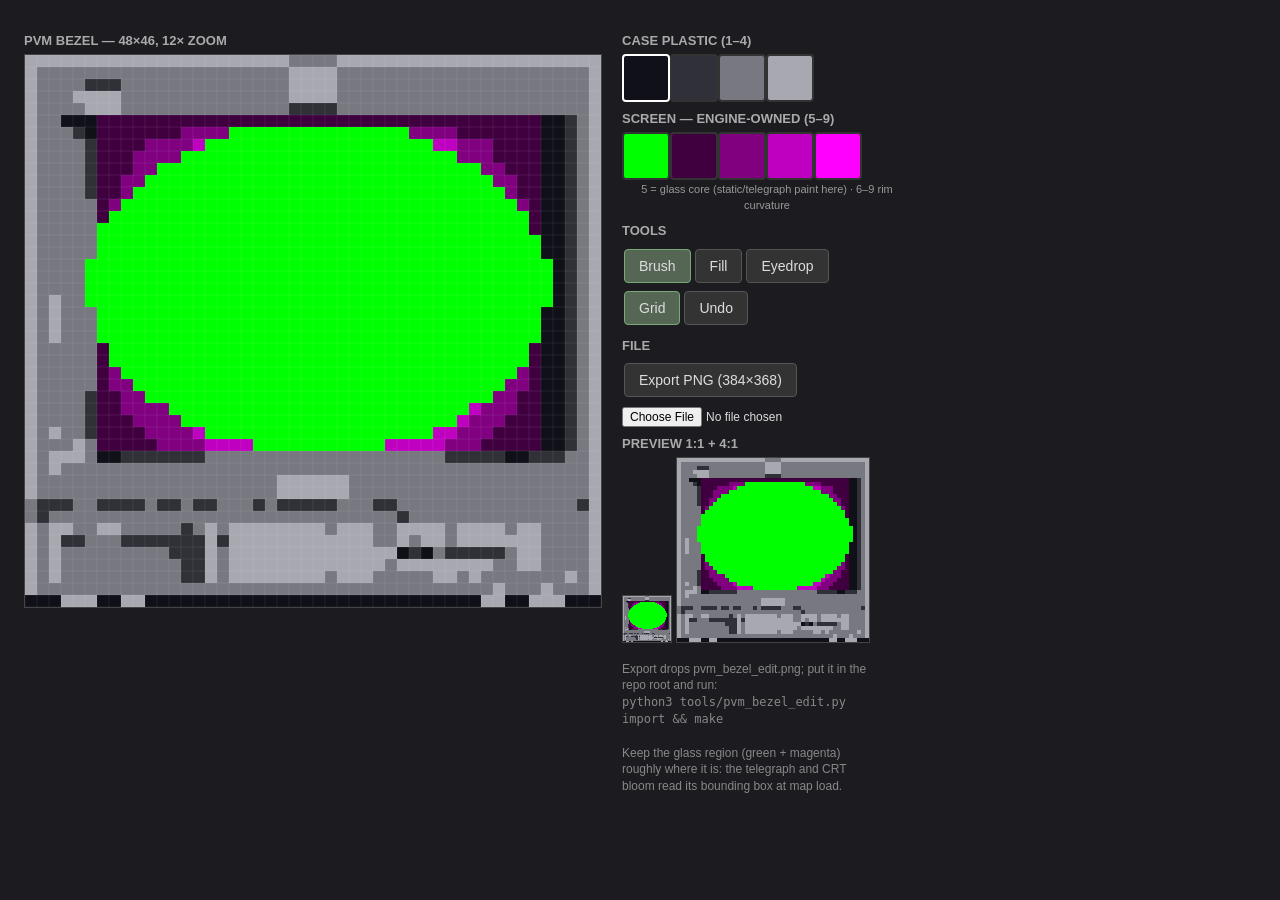
==== tools/pvm_bezel_editor.html @ b8693961 "Web bezel editor: single local HTML, legend-locked, current texture embedded Opens as file:// (fligh" ====
<!doctype html>
<meta charset="utf-8">
<title>PVM Bezel Editor</title>
<style>
 body{background:#1b1b20;color:#ddd;font:14px/1.4 -apple-system,sans-serif;
      display:flex;gap:20px;padding:16px;flex-wrap:wrap}
 #wrap{image-rendering:pixelated;border:1px solid #444;cursor:crosshair}
 .sw{width:44px;height:44px;border:2px solid #333;display:inline-block;
     cursor:pointer;vertical-align:middle;border-radius:4px}
 .sw.sel{border-color:#fff}
 .lab{font-size:11px;color:#999;text-align:center;width:44px;display:inline-block}
 button{background:#333;color:#ddd;border:1px solid #555;border-radius:4px;
        padding:8px 14px;margin:4px 2px;cursor:pointer;font-size:14px}
 button.on{background:#565;border-color:#7a7}
 #preview{image-rendering:pixelated;border:1px solid #444}
 h3{margin:8px 0 4px 0;font-size:13px;color:#aaa;text-transform:uppercase}
 .hint{font-size:12px;color:#888;max-width:260px}
</style>
<div>
 <h3>PVM bezel &mdash; 48&times;46, 12&times; zoom</h3>
 <canvas id="wrap" width="576" height="552"></canvas>
</div>
<div style="max-width:290px">
 <h3>Case plastic (1&ndash;4)</h3>
 <span><span class="sw" data-v="1"></span><span class="sw" data-v="2"></span><span class="sw" data-v="3"></span><span class="sw" data-v="4"></span></span>
 <h3>Screen &mdash; engine-owned (5&ndash;9)</h3>
 <span><span class="sw" data-v="5"></span><span class="sw" data-v="6"></span><span class="sw" data-v="7"></span><span class="sw" data-v="8"></span><span class="sw" data-v="9"></span></span>
 <div class="lab" style="width:auto;margin-top:2px">5 = glass core (static/telegraph paint here) &middot; 6&ndash;9 rim curvature</div>
 <h3>Tools</h3>
 <button id="brush" class="on">Brush</button><button id="fill">Fill</button><button id="pick">Eyedrop</button>
 <br><button id="grid" class="on">Grid</button><button id="undo">Undo</button>
 <h3>File</h3>
 <button id="save">Export PNG (384&times;368)</button>
 <input type="file" id="load" accept="image/png" style="font-size:12px;margin-top:6px">
 <h3>Preview 1:1 + 4:1</h3>
 <canvas id="preview" width="48" height="46"></canvas>
 <canvas id="preview4" width="192" height="184" style="image-rendering:pixelated;border:1px solid #444"></canvas>
 <p class="hint">Export drops pvm_bezel_edit.png; put it in the repo root and run:<br>
 <code>python3 tools/pvm_bezel_edit.py import &amp;&amp; make</code><br><br>
 Keep the glass region (green + magenta) roughly where it is: the telegraph
 and CRT bloom read its bounding box at map load.</p>
</div>
<script>
const W=48, H=46, Z=12, EXPORT_Z=8;
const LEG={1:[16,16,24],2:[48,48,56],3:[120,120,128],4:[168,168,176],
           5:[0,255,0],6:[64,0,64],7:[128,0,128],8:[192,0,192],9:[255,0,255]};
let data=[4, 4, 4, 4, 4, 4, 4, 4, 4, 4, 4, 4, 4, 4, 4, 4, 4, 4, 4, 4, 4, 4, 3, 3, 3, 3, 4, 4, 4, 4, 4, 4, 4, 4, 4, 4, 4, 4, 4, 4, 4, 4, 4, 4, 4, 4, 4, 4, 4, 3, 3, 3, 3, 3, 3, 3, 3, 3, 3, 3, 3, 3, 3, 3, 3, 3, 3, 3, 3, 3, 4, 4, 4, 4, 3, 3, 3, 3, 3, 3, 3, 3, 3, 3, 3, 3, 3, 3, 3, 3, 3, 3, 3, 3, 3, 4, 4, 3, 3, 3, 3, 2, 2, 2, 3, 3, 3, 3, 3, 3, 3, 3, 3, 3, 3, 3, 3, 3, 4, 4, 4, 4, 3, 3, 3, 3, 3, 3, 3, 3, 3, 3, 3, 3, 3, 3, 3, 3, 3, 3, 3, 3, 3, 4, 4, 3, 3, 3, 4, 4, 4, 4, 3, 3, 3, 3, 3, 3, 3, 3, 3, 3, 3, 3, 3, 3, 4, 4, 4, 4, 3, 3, 3, 3, 3, 3, 3, 3, 3, 3, 3, 3, 3, 3, 3, 3, 3, 3, 3, 3, 3, 4, 4, 3, 3, 3, 3, 4, 4, 4, 3, 3, 3, 3, 3, 3, 3, 3, 3, 3, 3, 3, 3, 3, 2, 2, 2, 2, 3, 3, 3, 3, 3, 3, 3, 3, 3, 3, 3, 3, 3, 3, 3, 3, 3, 3, 3, 3, 3, 4, 4, 3, 3, 1, 1, 1, 6, 6, 6, 6, 6, 6, 6, 6, 6, 6, 6, 6, 6, 6, 6, 6, 6, 6, 6, 6, 6, 6, 6, 6, 6, 6, 6, 6, 6, 6, 6, 6, 6, 6, 6, 6, 6, 1, 1, 2, 3, 4, 4, 3, 3, 3, 2, 1, 6, 6, 6, 6, 6, 6, 6, 7, 7, 7, 7, 5, 5, 5, 5, 5, 5, 5, 5, 5, 5, 5, 5, 5, 5, 5, 7, 7, 7, 7, 6, 6, 6, 6, 6, 6, 6, 1, 1, 2, 3, 4, 4, 3, 3, 3, 3, 2, 6, 6, 6, 6, 7, 7, 7, 7, 8, 5, 5, 5, 5, 5, 5, 5, 5, 5, 5, 5, 5, 5, 5, 5, 5, 5, 5, 5, 8, 8, 7, 7, 7, 6, 6, 6, 6, 1, 1, 2, 3, 4, 4, 3, 3, 3, 3, 2, 6, 6, 6, 7, 7, 7, 7, 5, 5, 5, 5, 5, 5, 5, 5, 5, 5, 5, 5, 5, 5, 5, 5, 5, 5, 5, 5, 5, 5, 5, 7, 7, 7, 6, 6, 6, 6, 1, 1, 2, 3, 4, 4, 3, 3, 3, 3, 2, 6, 6, 6, 7, 7, 5, 5, 5, 5, 5, 5, 5, 5, 5, 5, 5, 5, 5, 5, 5, 5, 5, 5, 5, 5, 5, 5, 5, 5, 5, 5, 5, 7, 7, 6, 6, 6, 1, 1, 2, 3, 4, 4, 3, 3, 3, 3, 2, 6, 6, 7, 7, 5, 5, 5, 5, 5, 5, 5, 5, 5, 5, 5, 5, 5, 5, 5, 5, 5, 5, 5, 5, 5, 5, 5, 5, 5, 5, 5, 5, 5, 7, 7, 6, 6, 1, 1, 2, 3, 4, 4, 3, 3, 3, 3, 2, 6, 6, 7, 5, 5, 5, 5, 5, 5, 5, 5, 5, 5, 5, 5, 5, 5, 5, 5, 5, 5, 5, 5, 5, 5, 5, 5, 5, 5, 5, 5, 5, 5, 5, 7, 6, 6, 1, 1, 2, 3, 4, 4, 3, 3, 3, 3, 3, 6, 7, 5, 5, 5, 5, 5, 5, 5, 5, 5, 5, 5, 5, 5, 5, 5, 5, 5, 5, 5, 5, 5, 5, 5, 5, 5, 5, 5, 5, 5, 5, 5, 5, 5, 7, 6, 1, 1, 2, 3, 4, 4, 3, 3, 3, 3, 3, 6, 5, 5, 5, 5, 5, 5, 5, 5, 5, 5, 5, 5, 5, 5, 5, 5, 5, 5, 5, 5, 5, 5, 5, 5, 5, 5, 5, 5, 5, 5, 5, 5, 5, 5, 5, 6, 1, 1, 2, 3, 4, 4, 3, 3, 3, 3, 3, 5, 5, 5, 5, 5, 5, 5, 5, 5, 5, 5, 5, 5, 5, 5, 5, 5, 5, 5, 5, 5, 5, 5, 5, 5, 5, 5, 5, 5, 5, 5, 5, 5, 5, 5, 5, 6, 1, 1, 2, 3, 4, 4, 3, 3, 3, 3, 3, 5, 5, 5, 5, 5, 5, 5, 5, 5, 5, 5, 5, 5, 5, 5, 5, 5, 5, 5, 5, 5, 5, 5, 5, 5, 5, 5, 5, 5, 5, 5, 5, 5, 5, 5, 5, 5, 1, 1, 2, 3, 4, 4, 3, 3, 3, 3, 3, 5, 5, 5, 5, 5, 5, 5, 5, 5, 5, 5, 5, 5, 5, 5, 5, 5, 5, 5, 5, 5, 5, 5, 5, 5, 5, 5, 5, 5, 5, 5, 5, 5, 5, 5, 5, 5, 1, 1, 2, 3, 4, 4, 3, 3, 3, 3, 5, 5, 5, 5, 5, 5, 5, 5, 5, 5, 5, 5, 5, 5, 5, 5, 5, 5, 5, 5, 5, 5, 5, 5, 5, 5, 5, 5, 5, 5, 5, 5, 5, 5, 5, 5, 5, 5, 5, 1, 2, 3, 4, 4, 3, 3, 3, 3, 5, 5, 5, 5, 5, 5, 5, 5, 5, 5, 5, 5, 5, 5, 5, 5, 5, 5, 5, 5, 5, 5, 5, 5, 5, 5, 5, 5, 5, 5, 5, 5, 5, 5, 5, 5, 5, 5, 5, 1, 2, 3, 4, 4, 3, 3, 3, 3, 5, 5, 5, 5, 5, 5, 5, 5, 5, 5, 5, 5, 5, 5, 5, 5, 5, 5, 5, 5, 5, 5, 5, 5, 5, 5, 5, 5, 5, 5, 5, 5, 5, 5, 5, 5, 5, 5, 5, 1, 2, 3, 4, 4, 3, 4, 3, 3, 5, 5, 5, 5, 5, 5, 5, 5, 5, 5, 5, 5, 5, 5, 5, 5, 5, 5, 5, 5, 5, 5, 5, 5, 5, 5, 5, 5, 5, 5, 5, 5, 5, 5, 5, 5, 5, 5, 5, 1, 2, 3, 4, 4, 3, 4, 3, 3, 3, 5, 5, 5, 5, 5, 5, 5, 5, 5, 5, 5, 5, 5, 5, 5, 5, 5, 5, 5, 5, 5, 5, 5, 5, 5, 5, 5, 5, 5, 5, 5, 5, 5, 5, 5, 5, 5, 1, 1, 2, 3, 4, 4, 3, 4, 3, 3, 3, 5, 5, 5, 5, 5, 5, 5, 5, 5, 5, 5, 5, 5, 5, 5, 5, 5, 5, 5, 5, 5, 5, 5, 5, 5, 5, 5, 5, 5, 5, 5, 5, 5, 5, 5, 5, 5, 1, 1, 2, 3, 4, 4, 3, 4, 3, 3, 3, 5, 5, 5, 5, 5, 5, 5, 5, 5, 5, 5, 5, 5, 5, 5, 5, 5, 5, 5, 5, 5, 5, 5, 5, 5, 5, 5, 5, 5, 5, 5, 5, 5, 5, 5, 5, 5, 1, 1, 2, 3, 4, 4, 3, 3, 3, 3, 3, 6, 5, 5, 5, 5, 5, 5, 5, 5, 5, 5, 5, 5, 5, 5, 5, 5, 5, 5, 5, 5, 5, 5, 5, 5, 5, 5, 5, 5, 5, 5, 5, 5, 5, 5, 5, 6, 1, 1, 2, 3, 4, 4, 3, 3, 3, 3, 3, 6, 5, 5, 5, 5, 5, 5, 5, 5, 5, 5, 5, 5, 5, 5, 5, 5, 5, 5, 5, 5, 5, 5, 5, 5, 5, 5, 5, 5, 5, 5, 5, 5, 5, 5, 5, 6, 1, 1, 2, 3, 4, 4, 3, 3, 3, 3, 3, 6, 7, 5, 5, 5, 5, 5, 5, 5, 5, 5, 5, 5, 5, 5, 5, 5, 5, 5, 5, 5, 5, 5, 5, 5, 5, 5, 5, 5, 5, 5, 5, 5, 5, 5, 7, 6, 1, 1, 2, 3, 4, 4, 3, 3, 3, 3, 3, 6, 7, 7, 5, 5, 5, 5, 5, 5, 5, 5, 5, 5, 5, 5, 5, 5, 5, 5, 5, 5, 5, 5, 5, 5, 5, 5, 5, 5, 5, 5, 5, 5, 5, 7, 7, 6, 1, 1, 2, 3, 4, 4, 3, 3, 3, 3, 2, 6, 6, 7, 7, 5, 5, 5, 5, 5, 5, 5, 5, 5, 5, 5, 5, 5, 5, 5, 5, 5, 5, 5, 5, 5, 5, 5, 5, 5, 5, 5, 5, 5, 7, 7, 6, 6, 1, 1, 2, 3, 4, 4, 3, 3, 3, 3, 2, 6, 6, 7, 7, 7, 7, 5, 5, 5, 5, 5, 5, 5, 5, 5, 5, 5, 5, 5, 5, 5, 5, 5, 5, 5, 5, 5, 5, 5, 5, 5, 8, 7, 7, 7, 6, 6, 1, 1, 2, 3, 4, 4, 3, 3, 3, 3, 2, 6, 6, 6, 7, 7, 7, 7, 5, 5, 5, 5, 5, 5, 5, 5, 5, 5, 5, 5, 5, 5, 5, 5, 5, 5, 5, 5, 5, 5, 5, 8, 7, 7, 7, 6, 6, 6, 1, 1, 2, 3, 4, 4, 3, 4, 3, 3, 2, 6, 6, 6, 6, 7, 7, 7, 7, 8, 5, 5, 5, 5, 5, 5, 5, 5, 5, 5, 5, 5, 5, 5, 5, 5, 5, 5, 5, 8, 8, 7, 7, 7, 6, 6, 6, 6, 1, 1, 2, 3, 4, 4, 3, 3, 3, 4, 3, 6, 6, 6, 6, 6, 7, 7, 7, 7, 8, 8, 8, 8, 5, 5, 5, 5, 5, 5, 5, 5, 5, 5, 5, 8, 8, 8, 8, 8, 7, 7, 7, 6, 6, 6, 6, 6, 1, 1, 2, 3, 4, 4, 3, 4, 4, 4, 3, 1, 1, 2, 2, 2, 2, 2, 2, 2, 3, 3, 3, 3, 3, 3, 3, 3, 3, 3, 3, 3, 3, 3, 3, 3, 3, 3, 3, 3, 2, 2, 2, 2, 2, 1, 1, 2, 2, 2, 3, 3, 4, 4, 3, 4, 3, 3, 3, 3, 3, 3, 3, 3, 3, 3, 3, 3, 3, 3, 3, 3, 3, 3, 3, 3, 3, 3, 3, 3, 3, 3, 3, 3, 3, 3, 3, 3, 3, 3, 3, 3, 3, 3, 3, 3, 3, 3, 3, 3, 4, 4, 3, 3, 3, 3, 3, 3, 3, 3, 3, 3, 3, 3, 3, 3, 3, 3, 3, 3, 3, 3, 4, 4, 4, 4, 4, 4, 3, 3, 3, 3, 3, 3, 3, 3, 3, 3, 3, 3, 3, 3, 3, 3, 3, 3, 3, 3, 4, 4, 3, 3, 3, 3, 3, 3, 3, 3, 3, 3, 3, 3, 3, 3, 3, 3, 3, 3, 3, 3, 4, 4, 4, 4, 4, 4, 3, 3, 3, 3, 3, 3, 3, 3, 3, 3, 3, 3, 3, 3, 3, 3, 3, 3, 3, 3, 4, 3, 2, 2, 2, 3, 3, 2, 2, 2, 2, 3, 2, 2, 3, 2, 2, 3, 3, 3, 2, 3, 2, 2, 2, 2, 2, 3, 3, 3, 2, 2, 3, 3, 3, 3, 3, 3, 3, 3, 3, 3, 3, 3, 3, 3, 3, 2, 4, 3, 2, 3, 3, 3, 3, 3, 3, 3, 3, 3, 3, 3, 3, 3, 3, 3, 3, 3, 3, 3, 3, 3, 3, 3, 3, 3, 3, 3, 3, 3, 2, 3, 3, 3, 3, 3, 3, 3, 3, 3, 3, 3, 3, 3, 3, 3, 4, 4, 3, 4, 4, 3, 3, 4, 4, 3, 3, 3, 3, 3, 2, 3, 4, 3, 4, 4, 4, 4, 4, 4, 4, 4, 3, 4, 4, 4, 3, 3, 4, 4, 4, 4, 3, 4, 4, 4, 4, 3, 4, 4, 3, 3, 3, 3, 4, 4, 3, 4, 2, 2, 3, 3, 3, 2, 2, 2, 2, 2, 2, 2, 4, 2, 4, 4, 4, 4, 4, 4, 4, 4, 4, 4, 4, 4, 3, 3, 4, 3, 4, 4, 3, 4, 4, 4, 4, 4, 4, 4, 3, 3, 3, 3, 4, 4, 3, 4, 3, 3, 3, 3, 3, 3, 3, 3, 3, 2, 2, 2, 4, 3, 4, 4, 4, 4, 4, 4, 4, 4, 4, 4, 4, 4, 4, 4, 1, 2, 1, 3, 2, 2, 2, 2, 2, 3, 4, 4, 3, 3, 3, 3, 4, 4, 3, 4, 3, 3, 3, 3, 3, 3, 3, 3, 3, 3, 2, 2, 4, 3, 4, 4, 4, 4, 4, 4, 4, 4, 4, 4, 4, 4, 4, 3, 4, 4, 4, 4, 4, 4, 4, 4, 3, 3, 4, 4, 3, 3, 3, 3, 4, 4, 3, 4, 3, 3, 3, 3, 3, 3, 3, 3, 3, 3, 2, 2, 4, 3, 4, 4, 4, 4, 4, 4, 4, 4, 3, 4, 4, 4, 3, 3, 3, 3, 3, 4, 4, 3, 4, 3, 3, 3, 3, 3, 3, 3, 4, 3, 4, 4, 3, 3, 3, 3, 3, 3, 3, 3, 3, 3, 3, 3, 3, 3, 3, 3, 3, 3, 3, 3, 3, 3, 3, 3, 3, 3, 3, 3, 3, 3, 3, 3, 3, 3, 3, 3, 3, 3, 4, 3, 3, 3, 4, 3, 3, 3, 4, 1, 1, 1, 4, 4, 4, 1, 1, 4, 4, 1, 1, 1, 1, 1, 1, 1, 1, 1, 1, 1, 1, 1, 1, 1, 1, 1, 1, 1, 1, 1, 1, 1, 1, 1, 1, 1, 1, 4, 4, 1, 1, 4, 4, 4, 1, 1, 1];
let cur=1, tool='brush', grid=true, undoStack=[];
const cv=document.getElementById('wrap'), cx=cv.getContext('2d');
const pv=document.getElementById('preview').getContext('2d');
const pv4=document.getElementById('preview4').getContext('2d');
document.querySelectorAll('.sw').forEach(s=>{
  const v=+s.dataset.v, c=LEG[v];
  s.style.background=`rgb(${c[0]},${c[1]},${c[2]})`;
  s.onclick=()=>{cur=v;document.querySelectorAll('.sw').forEach(x=>x.classList.remove('sel'));s.classList.add('sel')};
});
document.querySelector('.sw').classList.add('sel');
function draw(){
  for(let y=0;y<H;y++)for(let x=0;x<W;x++){
    const c=LEG[data[y*W+x]];
    cx.fillStyle=`rgb(${c[0]},${c[1]},${c[2]})`;
    cx.fillRect(x*Z,y*Z,Z,Z);
  }
  if(grid){cx.strokeStyle='rgba(255,255,255,.08)';
    for(let x=0;x<=W;x++){cx.beginPath();cx.moveTo(x*Z,0);cx.lineTo(x*Z,H*Z);cx.stroke()}
    for(let y=0;y<=H;y++){cx.beginPath();cx.moveTo(0,y*Z);cx.lineTo(W*Z,y*Z);cx.stroke()}}
  const im=pv.createImageData(W,H);
  for(let i=0;i<W*H;i++){const c=LEG[data[i]];im.data[i*4]=c[0];im.data[i*4+1]=c[1];im.data[i*4+2]=c[2];im.data[i*4+3]=255}
  pv.putImageData(im,0,0);
  pv4.imageSmoothingEnabled=false;
  pv4.drawImage(document.getElementById('preview'),0,0,192,184);
}
function px(e){const r=cv.getBoundingClientRect();
  return [Math.floor((e.clientX-r.left)/Z), Math.floor((e.clientY-r.top)/Z)];}
function snap(){undoStack.push(data.slice());if(undoStack.length>60)undoStack.shift();}
let down=false;
cv.onmousedown=e=>{const[x,y]=px(e);if(x<0||y<0||x>=W||y>=H)return;
  if(tool==='pick'){cur=data[y*W+x];
    document.querySelectorAll('.sw').forEach(s=>s.classList.toggle('sel',+s.dataset.v===cur));return;}
  snap();down=true;
  if(tool==='fill'){const t=data[y*W+x];if(t===cur)return;
    const st=[[x,y]];while(st.length){const[a,b]=st.pop();
      if(a<0||b<0||a>=W||b>=H||data[b*W+a]!==t)continue;
      data[b*W+a]=cur;st.push([a+1,b],[a-1,b],[a,b+1],[a,b-1]);}
    draw();down=false;return;}
  data[y*W+x]=cur;draw();};
cv.onmousemove=e=>{if(!down||tool!=='brush')return;const[x,y]=px(e);
  if(x>=0&&y>=0&&x<W&&y<H){data[y*W+x]=cur;draw();}};
window.onmouseup=()=>down=false;
for(const id of['brush','fill','pick'])
  document.getElementById(id).onclick=()=>{tool=id;
    for(const j of['brush','fill','pick'])
      document.getElementById(j).classList.toggle('on',j===id);};
document.getElementById('grid').onclick=e=>{grid=!grid;e.target.classList.toggle('on',grid);draw();};
document.getElementById('undo').onclick=()=>{if(undoStack.length){data=undoStack.pop();draw();}};
document.getElementById('save').onclick=()=>{
  const c=document.createElement('canvas');c.width=W*EXPORT_Z;c.height=H*EXPORT_Z;
  const g=c.getContext('2d');
  for(let y=0;y<H;y++)for(let x=0;x<W;x++){const cc=LEG[data[y*W+x]];
    g.fillStyle=`rgb(${cc[0]},${cc[1]},${cc[2]})`;
    g.fillRect(x*EXPORT_Z,y*EXPORT_Z,EXPORT_Z,EXPORT_Z);}
  const a=document.createElement('a');a.download='pvm_bezel_edit.png';
  a.href=c.toDataURL('image/png');a.click();};
document.getElementById('load').onchange=e=>{
  const f=e.target.files[0];if(!f)return;
  const img=new Image();img.onload=()=>{
    const c=document.createElement('canvas');c.width=img.width;c.height=img.height;
    const g=c.getContext('2d');g.drawImage(img,0,0);
    const sc=img.width/W;
    snap();
    for(let y=0;y<H;y++)for(let x=0;x<W;x++){
      const d=g.getImageData(Math.floor(x*sc+sc/2),Math.floor(y*sc+sc/2),1,1).data;
      let best=1,bd=1e9;
      for(const[v,cc]of Object.entries(LEG)){
        const dd=(cc[0]-d[0])**2+(cc[1]-d[1])**2+(cc[2]-d[2])**2;
        if(dd<bd){bd=dd;best=+v;}}
      data[y*W+x]=best;}
    draw();};
  img.src=URL.createObjectURL(f);};
draw();
</script>
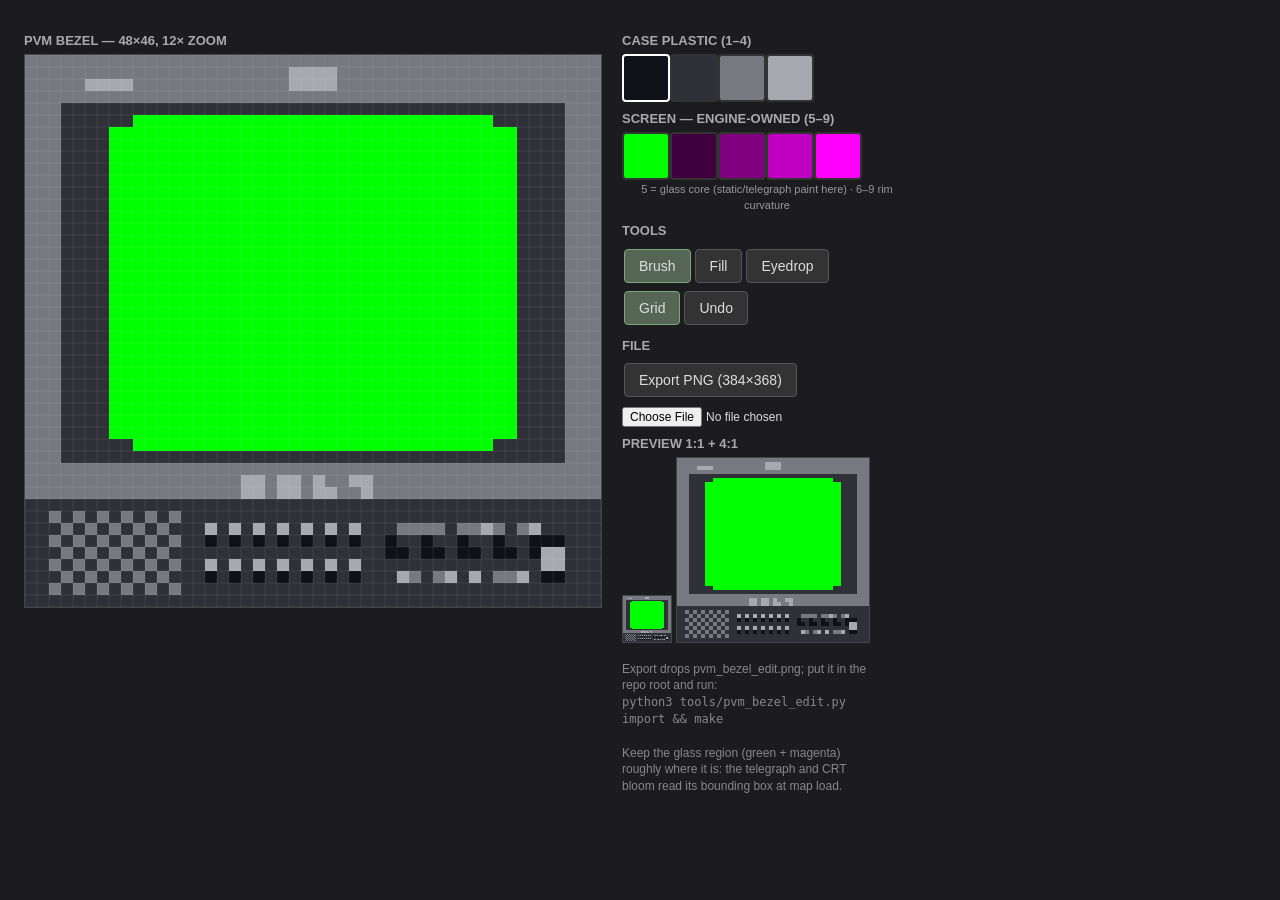
==== commit a2cc47a0: "PVM editors open on the current art The single-file bezel/rear editors carry their starting image as" ====
--- a/tools/pvm_bezel_editor.html
+++ b/tools/pvm_bezel_editor.html
@@ -44,7 +44,7 @@
 const W=48, H=46, Z=12, EXPORT_Z=8;
 const LEG={1:[16,16,24],2:[48,48,56],3:[120,120,128],4:[168,168,176],
            5:[0,255,0],6:[64,0,64],7:[128,0,128],8:[192,0,192],9:[255,0,255]};
-let data=[4, 4, 4, 4, 4, 4, 4, 4, 4, 4, 4, 4, 4, 4, 4, 4, 4, 4, 4, 4, 4, 4, 3, 3, 3, 3, 4, 4, 4, 4, 4, 4, 4, 4, 4, 4, 4, 4, 4, 4, 4, 4, 4, 4, 4, 4, 4, 4, 4, 3, 3, 3, 3, 3, 3, 3, 3, 3, 3, 3, 3, 3, 3, 3, 3, 3, 3, 3, 3, 3, 4, 4, 4, 4, 3, 3, 3, 3, 3, 3, 3, 3, 3, 3, 3, 3, 3, 3, 3, 3, 3, 3, 3, 3, 3, 4, 4, 3, 3, 3, 3, 2, 2, 2, 3, 3, 3, 3, 3, 3, 3, 3, 3, 3, 3, 3, 3, 3, 4, 4, 4, 4, 3, 3, 3, 3, 3, 3, 3, 3, 3, 3, 3, 3, 3, 3, 3, 3, 3, 3, 3, 3, 3, 4, 4, 3, 3, 3, 4, 4, 4, 4, 3, 3, 3, 3, 3, 3, 3, 3, 3, 3, 3, 3, 3, 3, 4, 4, 4, 4, 3, 3, 3, 3, 3, 3, 3, 3, 3, 3, 3, 3, 3, 3, 3, 3, 3, 3, 3, 3, 3, 4, 4, 3, 3, 3, 3, 4, 4, 4, 3, 3, 3, 3, 3, 3, 3, 3, 3, 3, 3, 3, 3, 3, 2, 2, 2, 2, 3, 3, 3, 3, 3, 3, 3, 3, 3, 3, 3, 3, 3, 3, 3, 3, 3, 3, 3, 3, 3, 4, 4, 3, 3, 1, 1, 1, 6, 6, 6, 6, 6, 6, 6, 6, 6, 6, 6, 6, 6, 6, 6, 6, 6, 6, 6, 6, 6, 6, 6, 6, 6, 6, 6, 6, 6, 6, 6, 6, 6, 6, 6, 6, 6, 1, 1, 2, 3, 4, 4, 3, 3, 3, 2, 1, 6, 6, 6, 6, 6, 6, 6, 7, 7, 7, 7, 5, 5, 5, 5, 5, 5, 5, 5, 5, 5, 5, 5, 5, 5, 5, 7, 7, 7, 7, 6, 6, 6, 6, 6, 6, 6, 1, 1, 2, 3, 4, 4, 3, 3, 3, 3, 2, 6, 6, 6, 6, 7, 7, 7, 7, 8, 5, 5, 5, 5, 5, 5, 5, 5, 5, 5, 5, 5, 5, 5, 5, 5, 5, 5, 5, 8, 8, 7, 7, 7, 6, 6, 6, 6, 1, 1, 2, 3, 4, 4, 3, 3, 3, 3, 2, 6, 6, 6, 7, 7, 7, 7, 5, 5, 5, 5, 5, 5, 5, 5, 5, 5, 5, 5, 5, 5, 5, 5, 5, 5, 5, 5, 5, 5, 5, 7, 7, 7, 6, 6, 6, 6, 1, 1, 2, 3, 4, 4, 3, 3, 3, 3, 2, 6, 6, 6, 7, 7, 5, 5, 5, 5, 5, 5, 5, 5, 5, 5, 5, 5, 5, 5, 5, 5, 5, 5, 5, 5, 5, 5, 5, 5, 5, 5, 5, 7, 7, 6, 6, 6, 1, 1, 2, 3, 4, 4, 3, 3, 3, 3, 2, 6, 6, 7, 7, 5, 5, 5, 5, 5, 5, 5, 5, 5, 5, 5, 5, 5, 5, 5, 5, 5, 5, 5, 5, 5, 5, 5, 5, 5, 5, 5, 5, 5, 7, 7, 6, 6, 1, 1, 2, 3, 4, 4, 3, 3, 3, 3, 2, 6, 6, 7, 5, 5, 5, 5, 5, 5, 5, 5, 5, 5, 5, 5, 5, 5, 5, 5, 5, 5, 5, 5, 5, 5, 5, 5, 5, 5, 5, 5, 5, 5, 5, 7, 6, 6, 1, 1, 2, 3, 4, 4, 3, 3, 3, 3, 3, 6, 7, 5, 5, 5, 5, 5, 5, 5, 5, 5, 5, 5, 5, 5, 5, 5, 5, 5, 5, 5, 5, 5, 5, 5, 5, 5, 5, 5, 5, 5, 5, 5, 5, 5, 7, 6, 1, 1, 2, 3, 4, 4, 3, 3, 3, 3, 3, 6, 5, 5, 5, 5, 5, 5, 5, 5, 5, 5, 5, 5, 5, 5, 5, 5, 5, 5, 5, 5, 5, 5, 5, 5, 5, 5, 5, 5, 5, 5, 5, 5, 5, 5, 5, 6, 1, 1, 2, 3, 4, 4, 3, 3, 3, 3, 3, 5, 5, 5, 5, 5, 5, 5, 5, 5, 5, 5, 5, 5, 5, 5, 5, 5, 5, 5, 5, 5, 5, 5, 5, 5, 5, 5, 5, 5, 5, 5, 5, 5, 5, 5, 5, 6, 1, 1, 2, 3, 4, 4, 3, 3, 3, 3, 3, 5, 5, 5, 5, 5, 5, 5, 5, 5, 5, 5, 5, 5, 5, 5, 5, 5, 5, 5, 5, 5, 5, 5, 5, 5, 5, 5, 5, 5, 5, 5, 5, 5, 5, 5, 5, 5, 1, 1, 2, 3, 4, 4, 3, 3, 3, 3, 3, 5, 5, 5, 5, 5, 5, 5, 5, 5, 5, 5, 5, 5, 5, 5, 5, 5, 5, 5, 5, 5, 5, 5, 5, 5, 5, 5, 5, 5, 5, 5, 5, 5, 5, 5, 5, 5, 1, 1, 2, 3, 4, 4, 3, 3, 3, 3, 5, 5, 5, 5, 5, 5, 5, 5, 5, 5, 5, 5, 5, 5, 5, 5, 5, 5, 5, 5, 5, 5, 5, 5, 5, 5, 5, 5, 5, 5, 5, 5, 5, 5, 5, 5, 5, 5, 5, 1, 2, 3, 4, 4, 3, 3, 3, 3, 5, 5, 5, 5, 5, 5, 5, 5, 5, 5, 5, 5, 5, 5, 5, 5, 5, 5, 5, 5, 5, 5, 5, 5, 5, 5, 5, 5, 5, 5, 5, 5, 5, 5, 5, 5, 5, 5, 5, 1, 2, 3, 4, 4, 3, 3, 3, 3, 5, 5, 5, 5, 5, 5, 5, 5, 5, 5, 5, 5, 5, 5, 5, 5, 5, 5, 5, 5, 5, 5, 5, 5, 5, 5, 5, 5, 5, 5, 5, 5, 5, 5, 5, 5, 5, 5, 5, 1, 2, 3, 4, 4, 3, 4, 3, 3, 5, 5, 5, 5, 5, 5, 5, 5, 5, 5, 5, 5, 5, 5, 5, 5, 5, 5, 5, 5, 5, 5, 5, 5, 5, 5, 5, 5, 5, 5, 5, 5, 5, 5, 5, 5, 5, 5, 5, 1, 2, 3, 4, 4, 3, 4, 3, 3, 3, 5, 5, 5, 5, 5, 5, 5, 5, 5, 5, 5, 5, 5, 5, 5, 5, 5, 5, 5, 5, 5, 5, 5, 5, 5, 5, 5, 5, 5, 5, 5, 5, 5, 5, 5, 5, 5, 1, 1, 2, 3, 4, 4, 3, 4, 3, 3, 3, 5, 5, 5, 5, 5, 5, 5, 5, 5, 5, 5, 5, 5, 5, 5, 5, 5, 5, 5, 5, 5, 5, 5, 5, 5, 5, 5, 5, 5, 5, 5, 5, 5, 5, 5, 5, 5, 1, 1, 2, 3, 4, 4, 3, 4, 3, 3, 3, 5, 5, 5, 5, 5, 5, 5, 5, 5, 5, 5, 5, 5, 5, 5, 5, 5, 5, 5, 5, 5, 5, 5, 5, 5, 5, 5, 5, 5, 5, 5, 5, 5, 5, 5, 5, 5, 1, 1, 2, 3, 4, 4, 3, 3, 3, 3, 3, 6, 5, 5, 5, 5, 5, 5, 5, 5, 5, 5, 5, 5, 5, 5, 5, 5, 5, 5, 5, 5, 5, 5, 5, 5, 5, 5, 5, 5, 5, 5, 5, 5, 5, 5, 5, 6, 1, 1, 2, 3, 4, 4, 3, 3, 3, 3, 3, 6, 5, 5, 5, 5, 5, 5, 5, 5, 5, 5, 5, 5, 5, 5, 5, 5, 5, 5, 5, 5, 5, 5, 5, 5, 5, 5, 5, 5, 5, 5, 5, 5, 5, 5, 5, 6, 1, 1, 2, 3, 4, 4, 3, 3, 3, 3, 3, 6, 7, 5, 5, 5, 5, 5, 5, 5, 5, 5, 5, 5, 5, 5, 5, 5, 5, 5, 5, 5, 5, 5, 5, 5, 5, 5, 5, 5, 5, 5, 5, 5, 5, 5, 7, 6, 1, 1, 2, 3, 4, 4, 3, 3, 3, 3, 3, 6, 7, 7, 5, 5, 5, 5, 5, 5, 5, 5, 5, 5, 5, 5, 5, 5, 5, 5, 5, 5, 5, 5, 5, 5, 5, 5, 5, 5, 5, 5, 5, 5, 5, 7, 7, 6, 1, 1, 2, 3, 4, 4, 3, 3, 3, 3, 2, 6, 6, 7, 7, 5, 5, 5, 5, 5, 5, 5, 5, 5, 5, 5, 5, 5, 5, 5, 5, 5, 5, 5, 5, 5, 5, 5, 5, 5, 5, 5, 5, 5, 7, 7, 6, 6, 1, 1, 2, 3, 4, 4, 3, 3, 3, 3, 2, 6, 6, 7, 7, 7, 7, 5, 5, 5, 5, 5, 5, 5, 5, 5, 5, 5, 5, 5, 5, 5, 5, 5, 5, 5, 5, 5, 5, 5, 5, 5, 8, 7, 7, 7, 6, 6, 1, 1, 2, 3, 4, 4, 3, 3, 3, 3, 2, 6, 6, 6, 7, 7, 7, 7, 5, 5, 5, 5, 5, 5, 5, 5, 5, 5, 5, 5, 5, 5, 5, 5, 5, 5, 5, 5, 5, 5, 5, 8, 7, 7, 7, 6, 6, 6, 1, 1, 2, 3, 4, 4, 3, 4, 3, 3, 2, 6, 6, 6, 6, 7, 7, 7, 7, 8, 5, 5, 5, 5, 5, 5, 5, 5, 5, 5, 5, 5, 5, 5, 5, 5, 5, 5, 5, 8, 8, 7, 7, 7, 6, 6, 6, 6, 1, 1, 2, 3, 4, 4, 3, 3, 3, 4, 3, 6, 6, 6, 6, 6, 7, 7, 7, 7, 8, 8, 8, 8, 5, 5, 5, 5, 5, 5, 5, 5, 5, 5, 5, 8, 8, 8, 8, 8, 7, 7, 7, 6, 6, 6, 6, 6, 1, 1, 2, 3, 4, 4, 3, 4, 4, 4, 3, 1, 1, 2, 2, 2, 2, 2, 2, 2, 3, 3, 3, 3, 3, 3, 3, 3, 3, 3, 3, 3, 3, 3, 3, 3, 3, 3, 3, 3, 2, 2, 2, 2, 2, 1, 1, 2, 2, 2, 3, 3, 4, 4, 3, 4, 3, 3, 3, 3, 3, 3, 3, 3, 3, 3, 3, 3, 3, 3, 3, 3, 3, 3, 3, 3, 3, 3, 3, 3, 3, 3, 3, 3, 3, 3, 3, 3, 3, 3, 3, 3, 3, 3, 3, 3, 3, 3, 3, 3, 4, 4, 3, 3, 3, 3, 3, 3, 3, 3, 3, 3, 3, 3, 3, 3, 3, 3, 3, 3, 3, 3, 4, 4, 4, 4, 4, 4, 3, 3, 3, 3, 3, 3, 3, 3, 3, 3, 3, 3, 3, 3, 3, 3, 3, 3, 3, 3, 4, 4, 3, 3, 3, 3, 3, 3, 3, 3, 3, 3, 3, 3, 3, 3, 3, 3, 3, 3, 3, 3, 4, 4, 4, 4, 4, 4, 3, 3, 3, 3, 3, 3, 3, 3, 3, 3, 3, 3, 3, 3, 3, 3, 3, 3, 3, 3, 4, 3, 2, 2, 2, 3, 3, 2, 2, 2, 2, 3, 2, 2, 3, 2, 2, 3, 3, 3, 2, 3, 2, 2, 2, 2, 2, 3, 3, 3, 2, 2, 3, 3, 3, 3, 3, 3, 3, 3, 3, 3, 3, 3, 3, 3, 3, 2, 4, 3, 2, 3, 3, 3, 3, 3, 3, 3, 3, 3, 3, 3, 3, 3, 3, 3, 3, 3, 3, 3, 3, 3, 3, 3, 3, 3, 3, 3, 3, 3, 2, 3, 3, 3, 3, 3, 3, 3, 3, 3, 3, 3, 3, 3, 3, 3, 4, 4, 3, 4, 4, 3, 3, 4, 4, 3, 3, 3, 3, 3, 2, 3, 4, 3, 4, 4, 4, 4, 4, 4, 4, 4, 3, 4, 4, 4, 3, 3, 4, 4, 4, 4, 3, 4, 4, 4, 4, 3, 4, 4, 3, 3, 3, 3, 4, 4, 3, 4, 2, 2, 3, 3, 3, 2, 2, 2, 2, 2, 2, 2, 4, 2, 4, 4, 4, 4, 4, 4, 4, 4, 4, 4, 4, 4, 3, 3, 4, 3, 4, 4, 3, 4, 4, 4, 4, 4, 4, 4, 3, 3, 3, 3, 4, 4, 3, 4, 3, 3, 3, 3, 3, 3, 3, 3, 3, 2, 2, 2, 4, 3, 4, 4, 4, 4, 4, 4, 4, 4, 4, 4, 4, 4, 4, 4, 1, 2, 1, 3, 2, 2, 2, 2, 2, 3, 4, 4, 3, 3, 3, 3, 4, 4, 3, 4, 3, 3, 3, 3, 3, 3, 3, 3, 3, 3, 2, 2, 4, 3, 4, 4, 4, 4, 4, 4, 4, 4, 4, 4, 4, 4, 4, 3, 4, 4, 4, 4, 4, 4, 4, 4, 3, 3, 4, 4, 3, 3, 3, 3, 4, 4, 3, 4, 3, 3, 3, 3, 3, 3, 3, 3, 3, 3, 2, 2, 4, 3, 4, 4, 4, 4, 4, 4, 4, 4, 3, 4, 4, 4, 3, 3, 3, 3, 3, 4, 4, 3, 4, 3, 3, 3, 3, 3, 3, 3, 4, 3, 4, 4, 3, 3, 3, 3, 3, 3, 3, 3, 3, 3, 3, 3, 3, 3, 3, 3, 3, 3, 3, 3, 3, 3, 3, 3, 3, 3, 3, 3, 3, 3, 3, 3, 3, 3, 3, 3, 3, 3, 4, 3, 3, 3, 4, 3, 3, 3, 4, 1, 1, 1, 4, 4, 4, 1, 1, 4, 4, 1, 1, 1, 1, 1, 1, 1, 1, 1, 1, 1, 1, 1, 1, 1, 1, 1, 1, 1, 1, 1, 1, 1, 1, 1, 1, 1, 1, 4, 4, 1, 1, 4, 4, 4, 1, 1, 1];
+let data=[3, 3, 3, 3, 3, 3, 3, 3, 3, 3, 3, 3, 3, 3, 3, 3, 3, 3, 3, 3, 3, 3, 3, 3, 3, 3, 3, 3, 3, 3, 3, 3, 3, 3, 3, 3, 3, 3, 3, 3, 3, 3, 3, 3, 3, 3, 3, 3, 3, 3, 3, 3, 3, 3, 3, 3, 3, 3, 3, 3, 3, 3, 3, 3, 3, 3, 3, 3, 3, 3, 4, 4, 4, 4, 3, 3, 3, 3, 3, 3, 3, 3, 3, 3, 3, 3, 3, 3, 3, 3, 3, 3, 3, 3, 3, 3, 3, 3, 3, 3, 3, 4, 4, 4, 4, 3, 3, 3, 3, 3, 3, 3, 3, 3, 3, 3, 3, 3, 4, 4, 4, 4, 3, 3, 3, 3, 3, 3, 3, 3, 3, 3, 3, 3, 3, 3, 3, 3, 3, 3, 3, 3, 3, 3, 3, 3, 3, 3, 3, 3, 3, 3, 3, 3, 3, 3, 3, 3, 3, 3, 3, 3, 3, 3, 3, 3, 3, 3, 3, 3, 3, 3, 3, 3, 3, 3, 3, 3, 3, 3, 3, 3, 3, 3, 3, 3, 3, 3, 3, 3, 3, 3, 3, 3, 3, 2, 2, 2, 2, 2, 2, 2, 2, 2, 2, 2, 2, 2, 2, 2, 2, 2, 2, 2, 2, 2, 2, 2, 2, 2, 2, 2, 2, 2, 2, 2, 2, 2, 2, 2, 2, 2, 2, 2, 2, 2, 2, 3, 3, 3, 3, 3, 3, 2, 2, 2, 2, 2, 2, 5, 5, 5, 5, 5, 5, 5, 5, 5, 5, 5, 5, 5, 5, 5, 5, 5, 5, 5, 5, 5, 5, 5, 5, 5, 5, 5, 5, 5, 5, 2, 2, 2, 2, 2, 2, 3, 3, 3, 3, 3, 3, 2, 2, 2, 2, 5, 5, 5, 5, 5, 5, 5, 5, 5, 5, 5, 5, 5, 5, 5, 5, 5, 5, 5, 5, 5, 5, 5, 5, 5, 5, 5, 5, 5, 5, 5, 5, 5, 5, 2, 2, 2, 2, 3, 3, 3, 3, 3, 3, 2, 2, 2, 2, 5, 5, 5, 5, 5, 5, 5, 5, 5, 5, 5, 5, 5, 5, 5, 5, 5, 5, 5, 5, 5, 5, 5, 5, 5, 5, 5, 5, 5, 5, 5, 5, 5, 5, 2, 2, 2, 2, 3, 3, 3, 3, 3, 3, 2, 2, 2, 2, 5, 5, 5, 5, 5, 5, 5, 5, 5, 5, 5, 5, 5, 5, 5, 5, 5, 5, 5, 5, 5, 5, 5, 5, 5, 5, 5, 5, 5, 5, 5, 5, 5, 5, 2, 2, 2, 2, 3, 3, 3, 3, 3, 3, 2, 2, 2, 2, 5, 5, 5, 5, 5, 5, 5, 5, 5, 5, 5, 5, 5, 5, 5, 5, 5, 5, 5, 5, 5, 5, 5, 5, 5, 5, 5, 5, 5, 5, 5, 5, 5, 5, 2, 2, 2, 2, 3, 3, 3, 3, 3, 3, 2, 2, 2, 2, 5, 5, 5, 5, 5, 5, 5, 5, 5, 5, 5, 5, 5, 5, 5, 5, 5, 5, 5, 5, 5, 5, 5, 5, 5, 5, 5, 5, 5, 5, 5, 5, 5, 5, 2, 2, 2, 2, 3, 3, 3, 3, 3, 3, 2, 2, 2, 2, 5, 5, 5, 5, 5, 5, 5, 5, 5, 5, 5, 5, 5, 5, 5, 5, 5, 5, 5, 5, 5, 5, 5, 5, 5, 5, 5, 5, 5, 5, 5, 5, 5, 5, 2, 2, 2, 2, 3, 3, 3, 3, 3, 3, 2, 2, 2, 2, 5, 5, 5, 5, 5, 5, 5, 5, 5, 5, 5, 5, 5, 5, 5, 5, 5, 5, 5, 5, 5, 5, 5, 5, 5, 5, 5, 5, 5, 5, 5, 5, 5, 5, 2, 2, 2, 2, 3, 3, 3, 3, 3, 3, 2, 2, 2, 2, 5, 5, 5, 5, 5, 5, 5, 5, 5, 5, 5, 5, 5, 5, 5, 5, 5, 5, 5, 5, 5, 5, 5, 5, 5, 5, 5, 5, 5, 5, 5, 5, 5, 5, 2, 2, 2, 2, 3, 3, 3, 3, 3, 3, 2, 2, 2, 2, 5, 5, 5, 5, 5, 5, 5, 5, 5, 5, 5, 5, 5, 5, 5, 5, 5, 5, 5, 5, 5, 5, 5, 5, 5, 5, 5, 5, 5, 5, 5, 5, 5, 5, 2, 2, 2, 2, 3, 3, 3, 3, 3, 3, 2, 2, 2, 2, 5, 5, 5, 5, 5, 5, 5, 5, 5, 5, 5, 5, 5, 5, 5, 5, 5, 5, 5, 5, 5, 5, 5, 5, 5, 5, 5, 5, 5, 5, 5, 5, 5, 5, 2, 2, 2, 2, 3, 3, 3, 3, 3, 3, 2, 2, 2, 2, 5, 5, 5, 5, 5, 5, 5, 5, 5, 5, 5, 5, 5, 5, 5, 5, 5, 5, 5, 5, 5, 5, 5, 5, 5, 5, 5, 5, 5, 5, 5, 5, 5, 5, 2, 2, 2, 2, 3, 3, 3, 3, 3, 3, 2, 2, 2, 2, 5, 5, 5, 5, 5, 5, 5, 5, 5, 5, 5, 5, 5, 5, 5, 5, 5, 5, 5, 5, 5, 5, 5, 5, 5, 5, 5, 5, 5, 5, 5, 5, 5, 5, 2, 2, 2, 2, 3, 3, 3, 3, 3, 3, 2, 2, 2, 2, 5, 5, 5, 5, 5, 5, 5, 5, 5, 5, 5, 5, 5, 5, 5, 5, 5, 5, 5, 5, 5, 5, 5, 5, 5, 5, 5, 5, 5, 5, 5, 5, 5, 5, 2, 2, 2, 2, 3, 3, 3, 3, 3, 3, 2, 2, 2, 2, 5, 5, 5, 5, 5, 5, 5, 5, 5, 5, 5, 5, 5, 5, 5, 5, 5, 5, 5, 5, 5, 5, 5, 5, 5, 5, 5, 5, 5, 5, 5, 5, 5, 5, 2, 2, 2, 2, 3, 3, 3, 3, 3, 3, 2, 2, 2, 2, 5, 5, 5, 5, 5, 5, 5, 5, 5, 5, 5, 5, 5, 5, 5, 5, 5, 5, 5, 5, 5, 5, 5, 5, 5, 5, 5, 5, 5, 5, 5, 5, 5, 5, 2, 2, 2, 2, 3, 3, 3, 3, 3, 3, 2, 2, 2, 2, 5, 5, 5, 5, 5, 5, 5, 5, 5, 5, 5, 5, 5, 5, 5, 5, 5, 5, 5, 5, 5, 5, 5, 5, 5, 5, 5, 5, 5, 5, 5, 5, 5, 5, 2, 2, 2, 2, 3, 3, 3, 3, 3, 3, 2, 2, 2, 2, 5, 5, 5, 5, 5, 5, 5, 5, 5, 5, 5, 5, 5, 5, 5, 5, 5, 5, 5, 5, 5, 5, 5, 5, 5, 5, 5, 5, 5, 5, 5, 5, 5, 5, 2, 2, 2, 2, 3, 3, 3, 3, 3, 3, 2, 2, 2, 2, 5, 5, 5, 5, 5, 5, 5, 5, 5, 5, 5, 5, 5, 5, 5, 5, 5, 5, 5, 5, 5, 5, 5, 5, 5, 5, 5, 5, 5, 5, 5, 5, 5, 5, 2, 2, 2, 2, 3, 3, 3, 3, 3, 3, 2, 2, 2, 2, 5, 5, 5, 5, 5, 5, 5, 5, 5, 5, 5, 5, 5, 5, 5, 5, 5, 5, 5, 5, 5, 5, 5, 5, 5, 5, 5, 5, 5, 5, 5, 5, 5, 5, 2, 2, 2, 2, 3, 3, 3, 3, 3, 3, 2, 2, 2, 2, 5, 5, 5, 5, 5, 5, 5, 5, 5, 5, 5, 5, 5, 5, 5, 5, 5, 5, 5, 5, 5, 5, 5, 5, 5, 5, 5, 5, 5, 5, 5, 5, 5, 5, 2, 2, 2, 2, 3, 3, 3, 3, 3, 3, 2, 2, 2, 2, 5, 5, 5, 5, 5, 5, 5, 5, 5, 5, 5, 5, 5, 5, 5, 5, 5, 5, 5, 5, 5, 5, 5, 5, 5, 5, 5, 5, 5, 5, 5, 5, 5, 5, 2, 2, 2, 2, 3, 3, 3, 3, 3, 3, 2, 2, 2, 2, 5, 5, 5, 5, 5, 5, 5, 5, 5, 5, 5, 5, 5, 5, 5, 5, 5, 5, 5, 5, 5, 5, 5, 5, 5, 5, 5, 5, 5, 5, 5, 5, 5, 5, 2, 2, 2, 2, 3, 3, 3, 3, 3, 3, 2, 2, 2, 2, 5, 5, 5, 5, 5, 5, 5, 5, 5, 5, 5, 5, 5, 5, 5, 5, 5, 5, 5, 5, 5, 5, 5, 5, 5, 5, 5, 5, 5, 5, 5, 5, 5, 5, 2, 2, 2, 2, 3, 3, 3, 3, 3, 3, 2, 2, 2, 2, 5, 5, 5, 5, 5, 5, 5, 5, 5, 5, 5, 5, 5, 5, 5, 5, 5, 5, 5, 5, 5, 5, 5, 5, 5, 5, 5, 5, 5, 5, 5, 5, 5, 5, 2, 2, 2, 2, 3, 3, 3, 3, 3, 3, 2, 2, 2, 2, 5, 5, 5, 5, 5, 5, 5, 5, 5, 5, 5, 5, 5, 5, 5, 5, 5, 5, 5, 5, 5, 5, 5, 5, 5, 5, 5, 5, 5, 5, 5, 5, 5, 5, 2, 2, 2, 2, 3, 3, 3, 3, 3, 3, 2, 2, 2, 2, 5, 5, 5, 5, 5, 5, 5, 5, 5, 5, 5, 5, 5, 5, 5, 5, 5, 5, 5, 5, 5, 5, 5, 5, 5, 5, 5, 5, 5, 5, 5, 5, 5, 5, 2, 2, 2, 2, 3, 3, 3, 3, 3, 3, 2, 2, 2, 2, 2, 2, 5, 5, 5, 5, 5, 5, 5, 5, 5, 5, 5, 5, 5, 5, 5, 5, 5, 5, 5, 5, 5, 5, 5, 5, 5, 5, 5, 5, 5, 5, 2, 2, 2, 2, 2, 2, 3, 3, 3, 3, 3, 3, 2, 2, 2, 2, 2, 2, 2, 2, 2, 2, 2, 2, 2, 2, 2, 2, 2, 2, 2, 2, 2, 2, 2, 2, 2, 2, 2, 2, 2, 2, 2, 2, 2, 2, 2, 2, 2, 2, 2, 2, 2, 2, 3, 3, 3, 3, 3, 3, 3, 3, 3, 3, 3, 3, 3, 3, 3, 3, 3, 3, 3, 3, 3, 3, 3, 3, 3, 3, 3, 3, 3, 3, 3, 3, 3, 3, 3, 3, 3, 3, 3, 3, 3, 3, 3, 3, 3, 3, 3, 3, 3, 3, 3, 3, 3, 3, 3, 3, 3, 3, 3, 3, 3, 3, 3, 3, 3, 3, 3, 3, 3, 4, 4, 3, 4, 4, 3, 4, 3, 3, 4, 4, 3, 3, 3, 3, 3, 3, 3, 3, 3, 3, 3, 3, 3, 3, 3, 3, 3, 3, 3, 3, 3, 3, 3, 3, 3, 3, 3, 3, 3, 3, 3, 3, 3, 3, 3, 3, 3, 4, 4, 3, 4, 4, 3, 4, 4, 3, 3, 4, 3, 3, 3, 3, 3, 3, 3, 3, 3, 3, 3, 3, 3, 3, 3, 3, 3, 3, 3, 2, 2, 2, 2, 2, 2, 2, 2, 2, 2, 2, 2, 2, 2, 2, 2, 2, 2, 2, 2, 2, 2, 2, 2, 2, 2, 2, 2, 2, 2, 2, 2, 2, 2, 2, 2, 2, 2, 2, 2, 2, 2, 2, 2, 2, 2, 2, 2, 2, 2, 3, 2, 3, 2, 3, 2, 3, 2, 3, 2, 3, 2, 2, 2, 2, 2, 2, 2, 2, 2, 2, 2, 2, 2, 2, 2, 2, 2, 2, 2, 2, 2, 2, 2, 2, 2, 2, 2, 2, 2, 2, 2, 2, 2, 2, 2, 2, 2, 2, 3, 2, 3, 2, 3, 2, 3, 2, 3, 2, 2, 2, 4, 2, 4, 2, 4, 2, 4, 2, 4, 2, 4, 2, 4, 2, 2, 2, 3, 3, 3, 3, 2, 3, 3, 4, 3, 2, 3, 4, 2, 2, 2, 2, 2, 2, 2, 3, 2, 3, 2, 3, 2, 3, 2, 3, 2, 3, 2, 2, 1, 2, 1, 2, 1, 2, 1, 2, 1, 2, 1, 2, 1, 2, 2, 1, 2, 2, 1, 2, 2, 1, 2, 2, 1, 2, 2, 1, 1, 1, 2, 2, 2, 2, 2, 2, 3, 2, 3, 2, 3, 2, 3, 2, 3, 2, 2, 2, 2, 2, 2, 2, 2, 2, 2, 2, 2, 2, 2, 2, 2, 2, 2, 1, 1, 2, 1, 1, 2, 1, 1, 2, 1, 1, 2, 1, 4, 4, 2, 2, 2, 2, 2, 3, 2, 3, 2, 3, 2, 3, 2, 3, 2, 3, 2, 2, 4, 2, 4, 2, 4, 2, 4, 2, 4, 2, 4, 2, 4, 2, 2, 2, 2, 2, 2, 2, 2, 2, 2, 2, 2, 2, 2, 2, 4, 4, 2, 2, 2, 2, 2, 2, 3, 2, 3, 2, 3, 2, 3, 2, 3, 2, 2, 2, 1, 2, 1, 2, 1, 2, 1, 2, 1, 2, 1, 2, 1, 2, 2, 2, 4, 3, 2, 3, 4, 2, 4, 2, 3, 3, 4, 2, 1, 1, 2, 2, 2, 2, 2, 3, 2, 3, 2, 3, 2, 3, 2, 3, 2, 3, 2, 2, 2, 2, 2, 2, 2, 2, 2, 2, 2, 2, 2, 2, 2, 2, 2, 2, 2, 2, 2, 2, 2, 2, 2, 2, 2, 2, 2, 2, 2, 2, 2, 2, 2, 2, 2, 2, 2, 2, 2, 2, 2, 2, 2, 2, 2, 2, 2, 2, 2, 2, 2, 2, 2, 2, 2, 2, 2, 2, 2, 2, 2, 2, 2, 2, 2, 2, 2, 2, 2, 2, 2, 2, 2, 2, 2, 2, 2, 2, 2, 2, 2];
 let cur=1, tool='brush', grid=true, undoStack=[];
 const cv=document.getElementById('wrap'), cx=cv.getContext('2d');
 const pv=document.getElementById('preview').getContext('2d');
